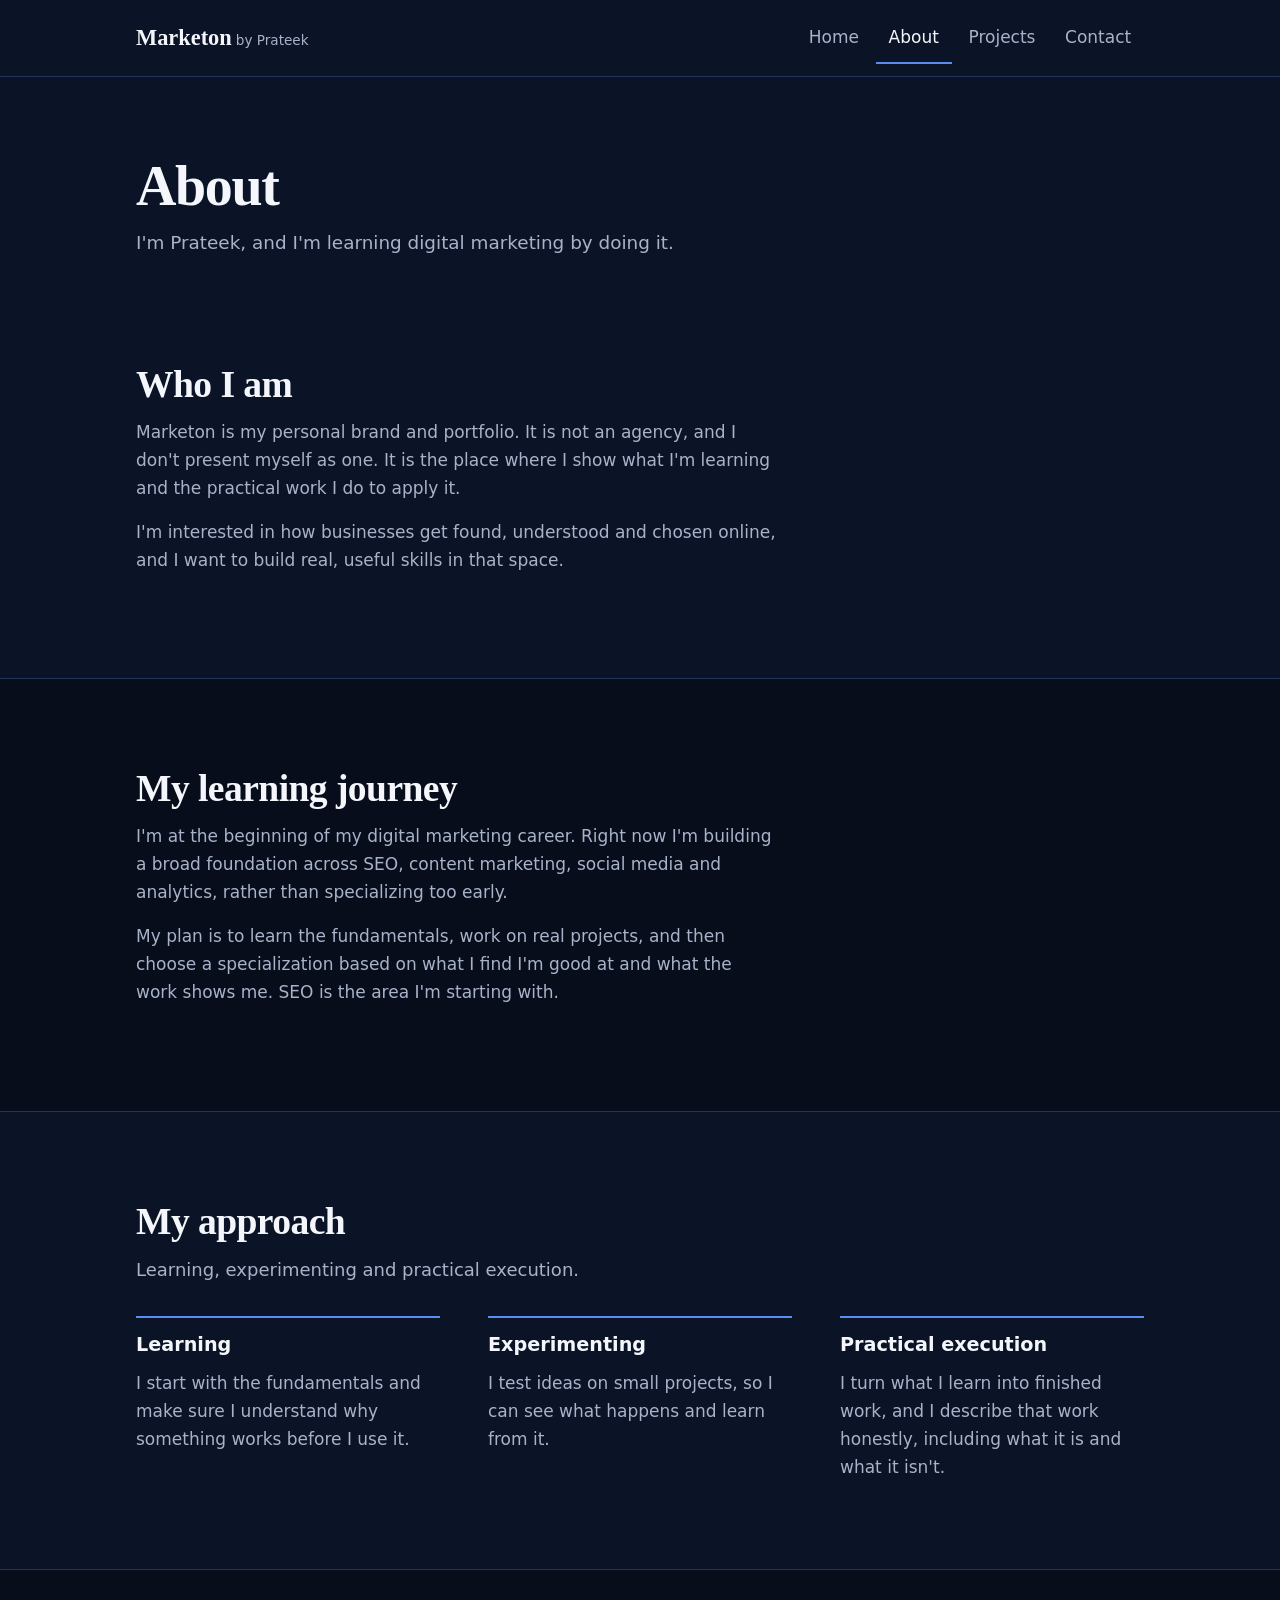
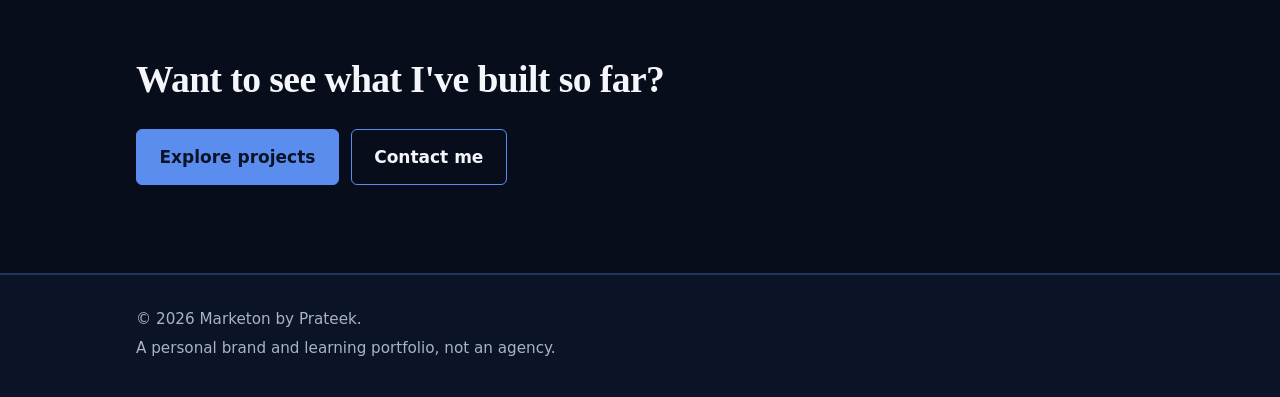
==== about.html @ 0f586333 "Add files via upload" ====
<!DOCTYPE html>
<html lang="en">
<head>
  <meta charset="utf-8">
  <meta name="viewport" content="width=device-width, initial-scale=1">
  <title>About Prateek | Marketon by Prateek</title>
  <meta name="description" content="About Prateek: a digital marketing learner building skills through practical projects. Learn about the journey and the learn, experiment, execute approach.">
  <meta name="theme-color" content="#0b1426">
  <meta property="og:type" content="website">
  <meta property="og:title" content="About Prateek | Marketon by Prateek">
  <meta property="og:description" content="A digital marketing learner building skills through practical projects.">
  <link rel="icon" href="favicon.svg" type="image/svg+xml">
  <link rel="stylesheet" href="style.css">
  <script src="main.js" defer></script>
</head>
<body>
  <a class="skip-link" href="#main">Skip to main content</a>

  <header class="site-header">
    <div class="wrap site-header-inner">
      <a class="brand" href="index.html">Marketon<span>by Prateek</span></a>
      <nav class="site-nav" aria-label="Main">
        <ul>
          <li><a href="index.html">Home</a></li>
          <li><a href="about.html" aria-current="page">About</a></li>
          <li><a href="projects.html">Projects</a></li>
          <li><a href="contact.html">Contact</a></li>
        </ul>
      </nav>
    </div>
  </header>

  <main id="main" tabindex="-1">

    <div class="page-head">
      <div class="wrap">
        <h1>About</h1>
        <p>I'm Prateek, and I'm learning digital marketing by doing it.</p>
      </div>
    </div>

    <!-- Introduction -->
    <section class="section" aria-labelledby="intro-title">
      <div class="wrap prose">
        <h2 id="intro-title">Who I am</h2>
        <p>Marketon is my personal brand and portfolio. It is not an agency, and I don't present myself as one. It is the place where I show what I'm learning and the practical work I do to apply it.</p>
        <p>I'm interested in how businesses get found, understood and chosen online, and I want to build real, useful skills in that space.</p>
        <!-- TIP: Add a short personal detail here if you like, for example where you are based or what first got you interested in marketing. Only add things that are true. -->
      </div>
    </section>

    <!-- Learning journey -->
    <section class="section-deep" aria-labelledby="journey-title">
      <div class="wrap prose">
        <h2 id="journey-title">My learning journey</h2>
        <p>I'm at the beginning of my digital marketing career. Right now I'm building a broad foundation across SEO, content marketing, social media and analytics, rather than specializing too early.</p>
        <p>My plan is to learn the fundamentals, work on real projects, and then choose a specialization based on what I find I'm good at and what the work shows me. SEO is the area I'm starting with.</p>
      </div>
    </section>

    <!-- Approach -->
    <section class="section" aria-labelledby="approach-title">
      <div class="wrap">
        <h2 id="approach-title">My approach</h2>
        <p class="section-intro">Learning, experimenting and practical execution.</p>
        <ul class="principles">
          <li>
            <h3>Learning</h3>
            <p>I start with the fundamentals and make sure I understand why something works before I use it.</p>
          </li>
          <li>
            <h3>Experimenting</h3>
            <p>I test ideas on small projects, so I can see what happens and learn from it.</p>
          </li>
          <li>
            <h3>Practical execution</h3>
            <p>I turn what I learn into finished work, and I describe that work honestly, including what it is and what it isn't.</p>
          </li>
        </ul>
      </div>
    </section>

    <!-- Call to action -->
    <section class="section-deep" aria-labelledby="cta-title">
      <div class="wrap cta-block">
        <h2 id="cta-title">Want to see what I've built so far?</h2>
        <div class="button-row">
          <a class="btn btn-primary" href="projects.html">Explore projects</a>
          <a class="btn btn-ghost" href="contact.html">Contact me</a>
        </div>
      </div>
    </section>

  </main>

  <footer class="site-footer">
    <div class="wrap">
      <p>&copy; <span id="year">2026</span> Marketon by Prateek.</p>
      <p>A personal brand and learning portfolio, not an agency.</p>
    </div>
  </footer>
</body>
</html>
---- style.css ----
/* ==========================================================================
   Marketon by Prateek - main stylesheet
   Sections: 1 Tokens, 2 Base, 3 Layout, 4 Header, 5 Buttons, 6 Hero,
             7 Focus list, 8 Projects, 9 Text pages, 10 Contact, 11 Footer
   Edit the colours and fonts in section 1 to restyle the whole site.
   ========================================================================== */

/* 1. Tokens ---------------------------------------------------------------- */
:root {
  --bg: #0b1426;          /* page background (dark navy) */
  --bg-deep: #070d1a;     /* deeper navy for alternate sections */
  --bg-raised: #111d36;   /* panels and cards */
  --line: #22345a;        /* borders and dividers */
  --text: #f4f6fb;        /* main text (near white) */
  --muted: #a8b3ca;       /* secondary text */
  --blue: #5b8def;        /* accent: buttons, rules */
  --blue-soft: #8db0ff;   /* accent: links and small text on navy */

  --font-display: "Iowan Old Style", "Palatino Linotype", Palatino, Georgia, serif;
  --font-body: system-ui, -apple-system, "Segoe UI", Roboto, "Helvetica Neue", Arial, sans-serif;

  --radius-s: 6px;
  --radius-m: 12px;
  --wrap: 68rem;

  color-scheme: dark;
}

/* 2. Base ------------------------------------------------------------------ */
*,
*::before,
*::after {
  box-sizing: border-box;
}

html {
  -webkit-text-size-adjust: 100%;
  scroll-behavior: smooth;
}

body {
  margin: 0;
  background: var(--bg);
  color: var(--text);
  font-family: var(--font-body);
  font-size: 1.0625rem;
  line-height: 1.65;
}

img,
svg {
  display: block;
  max-width: 100%;
}

h1,
h2,
h3 {
  margin: 0 0 0.75rem;
  line-height: 1.15;
  font-weight: 700;
}

h1,
h2 {
  font-family: var(--font-display);
  letter-spacing: -0.015em;
}

h1 {
  font-size: clamp(2.5rem, 7vw, 4.25rem);
  line-height: 1.05;
  letter-spacing: -0.025em;
}

h2 {
  font-size: clamp(1.7rem, 3.6vw, 2.35rem);
}

h3 {
  font-size: 1.2rem;
}

p {
  margin: 0 0 1rem;
  max-width: 40rem;
}

a {
  color: var(--blue-soft);
  text-underline-offset: 0.2em;
}

a:hover {
  color: var(--text);
}

:focus-visible {
  outline: 3px solid var(--blue-soft);
  outline-offset: 3px;
  border-radius: 2px;
}

.skip-link {
  position: absolute;
  left: 1rem;
  top: -4rem;
  z-index: 10;
  padding: 0.6rem 1rem;
  background: var(--text);
  color: var(--bg);
  font-weight: 600;
  border-radius: var(--radius-s);
}

.skip-link:focus {
  top: 1rem;
}

/* 3. Layout ---------------------------------------------------------------- */
.wrap {
  width: 100%;
  max-width: var(--wrap);
  margin-inline: auto;
  padding-inline: clamp(1.25rem, 5vw, 2.5rem);
}

.section {
  padding-block: clamp(3rem, 8vw, 5.5rem);
}

.section-deep {
  padding-block: clamp(3rem, 8vw, 5.5rem);
  background: var(--bg-deep);
  border-block: 1px solid var(--line);
}

.section-intro {
  color: var(--muted);
  font-size: 1.125rem;
  margin-bottom: 2rem;
}

/* 4. Header ---------------------------------------------------------------- */
.site-header {
  background: var(--bg);
  border-bottom: 1px solid var(--line);
}

.site-header-inner {
  display: flex;
  flex-wrap: wrap;
  align-items: center;
  justify-content: space-between;
  gap: 0.25rem 1.5rem;
  padding-block: 0.75rem;
}

.brand {
  font-family: var(--font-display);
  font-size: 1.4rem;
  font-weight: 700;
  color: var(--text);
  text-decoration: none;
}

.brand span {
  font-family: var(--font-body);
  font-size: 0.85rem;
  font-weight: 400;
  color: var(--muted);
  margin-left: 0.25rem;
}

.site-nav ul {
  display: flex;
  flex-wrap: wrap;
  gap: 0.25rem;
  margin: 0;
  padding: 0;
  list-style: none;
}

.site-nav a {
  display: block;
  padding: 0.7rem 0.8rem;
  color: var(--muted);
  text-decoration: none;
  border-bottom: 2px solid transparent;
}

.site-nav a:hover {
  color: var(--text);
}

.site-nav a[aria-current="page"] {
  color: var(--text);
  border-bottom-color: var(--blue);
}

/* 5. Buttons --------------------------------------------------------------- */
.button-row {
  display: flex;
  flex-wrap: wrap;
  gap: 0.75rem;
  margin-top: 1.75rem;
}

.btn {
  display: inline-block;
  padding: 0.8rem 1.4rem;
  border: 1px solid var(--blue);
  border-radius: var(--radius-s);
  font-weight: 600;
  text-decoration: none;
  transition: background-color 0.15s ease, color 0.15s ease;
}

.btn-primary {
  background: var(--blue);
  color: var(--bg);
}

.btn-primary:hover {
  background: var(--blue-soft);
  color: var(--bg);
}

.btn-ghost {
  background: transparent;
  color: var(--text);
}

.btn-ghost:hover {
  background: var(--bg-raised);
  color: var(--text);
}

/* 6. Hero ------------------------------------------------------------------ */
.hero {
  padding-block: clamp(3.5rem, 10vw, 7rem);
}

.hero-grid {
  display: grid;
  gap: 3rem;
  align-items: center;
}

.hero-tagline {
  font-family: var(--font-display);
  font-size: clamp(1.3rem, 3vw, 1.75rem);
  line-height: 1.3;
  color: var(--blue-soft);
  margin-bottom: 1.25rem;
}

.hero-text {
  color: var(--muted);
}

.intent-figure {
  margin: 0;
  padding: 1.5rem;
  background: var(--bg-raised);
  border: 1px solid var(--line);
  border-radius: var(--radius-m);
}

.search-bar {
  display: flex;
  align-items: center;
  gap: 0.75rem;
  padding: 0.7rem 1.1rem;
  background: var(--bg);
  border: 1px solid var(--line);
  border-radius: 999px;
  color: var(--text);
}

.search-bar svg {
  flex: none;
  color: var(--blue-soft);
}

.intent-list {
  margin: 1.25rem 0 0;
}

.intent-list div {
  padding-block: 0.6rem;
  border-top: 1px solid var(--line);
}

.intent-list dt {
  font-weight: 600;
  color: var(--blue-soft);
}

.intent-list dd {
  margin: 0;
  color: var(--muted);
  font-size: 0.98rem;
}

.intent-figure figcaption {
  margin-top: 1rem;
  color: var(--muted);
  font-size: 0.9rem;
}

/* 7. Focus list ------------------------------------------------------------ */
.focus-list {
  display: grid;
  gap: 2rem 3rem;
  margin: 0;
  padding: 0;
  list-style: none;
}

.focus-list li {
  padding-left: 1.1rem;
  border-left: 2px solid var(--blue);
}

.focus-list p {
  margin: 0;
  color: var(--muted);
}

/* 8. Projects -------------------------------------------------------------- */
.project-grid {
  display: grid;
  gap: 1.5rem;
  grid-template-columns: repeat(auto-fill, minmax(min(100%, 24rem), 1fr));
}

.project-grid-single {
  grid-template-columns: minmax(0, 38rem);
}

.project {
  padding: clamp(1.5rem, 4vw, 2.25rem);
  background: var(--bg-raised);
  border: 1px solid var(--line);
  border-radius: var(--radius-m);
}

.project p {
  color: var(--muted);
}

.project-empty {
  display: flex;
  flex-direction: column;
  justify-content: center;
  background: transparent;
  border-style: dashed;
}

.badge {
  display: inline-block;
  margin-bottom: 1rem;
  padding: 0.15rem 0.75rem;
  border: 1px solid var(--blue);
  border-radius: 999px;
  color: var(--blue-soft);
  font-size: 0.875rem;
  font-weight: 600;
}

.project h3,
.project h2 {
  font-family: var(--font-display);
  font-size: clamp(1.35rem, 3vw, 1.7rem);
  letter-spacing: -0.01em;
}

.project-note {
  padding: 0.75rem 1rem;
  background: var(--bg);
  border-left: 3px solid var(--blue);
  border-radius: var(--radius-s);
  color: var(--text);
}

.project-subheading {
  margin: 1.5rem 0 0.5rem;
  font-size: 1rem;
  font-weight: 600;
  color: var(--text);
}

.project-list {
  margin: 0 0 1.25rem;
  padding-left: 1.2rem;
  color: var(--muted);
}

.project-list li {
  margin-bottom: 0.4rem;
}

.tag-list {
  display: flex;
  flex-wrap: wrap;
  gap: 0.5rem;
  margin: 0 0 1.25rem;
  padding: 0;
  list-style: none;
}

.tag-list li {
  padding: 0.15rem 0.7rem;
  background: var(--bg);
  border: 1px solid var(--line);
  border-radius: var(--radius-s);
  color: var(--muted);
  font-size: 0.875rem;
}

.text-link {
  font-weight: 600;
}

.cta-block h2 {
  max-width: 34rem;
}

/* 9. Text pages (About, Projects, Contact) --------------------------------- */
.page-head {
  padding-block: clamp(3rem, 8vw, 5rem) 0;
}

.page-head h1 {
  font-size: clamp(2.25rem, 6vw, 3.5rem);
}

.page-head p {
  color: var(--muted);
  font-size: 1.15rem;
}

.principles {
  display: grid;
  gap: 2rem 3rem;
  margin: 0;
  padding: 0;
  list-style: none;
}

.principles li {
  padding-top: 1rem;
  border-top: 2px solid var(--blue);
}

.principles p {
  margin: 0;
  color: var(--muted);
}

.prose p {
  color: var(--muted);
}

/* 10. Contact -------------------------------------------------------------- */
.contact-list {
  display: grid;
  gap: 1rem;
  margin: 0;
  padding: 0;
  list-style: none;
  max-width: 34rem;
}

.contact-list li {
  display: flex;
  flex-wrap: wrap;
  justify-content: space-between;
  gap: 0.25rem 1rem;
  padding: 1rem 1.25rem;
  background: var(--bg-raised);
  border: 1px solid var(--line);
  border-radius: var(--radius-s);
}

.contact-label {
  font-weight: 600;
}

.placeholder-note {
  padding: 0.75rem 1rem;
  background: var(--bg-raised);
  border-left: 3px solid var(--blue);
  border-radius: var(--radius-s);
  color: var(--muted);
  font-size: 0.95rem;
}

/* 11. Footer --------------------------------------------------------------- */
.site-footer {
  padding-block: 2rem;
  border-top: 1px solid var(--line);
  color: var(--muted);
  font-size: 0.95rem;
}

.site-footer p {
  margin: 0 0 0.25rem;
  max-width: none;
}

/* Larger screens ----------------------------------------------------------- */
@media (min-width: 40rem) {
  .focus-list,
  .principles {
    grid-template-columns: repeat(2, 1fr);
  }
}

@media (min-width: 56rem) {
  .hero-grid {
    grid-template-columns: 1.2fr 0.8fr;
    gap: 4rem;
  }

  .principles {
    grid-template-columns: repeat(3, 1fr);
  }
}

/* Respect reduced-motion settings ------------------------------------------ */
@media (prefers-reduced-motion: reduce) {
  html {
    scroll-behavior: auto;
  }

  .btn {
    transition: none;
  }
}
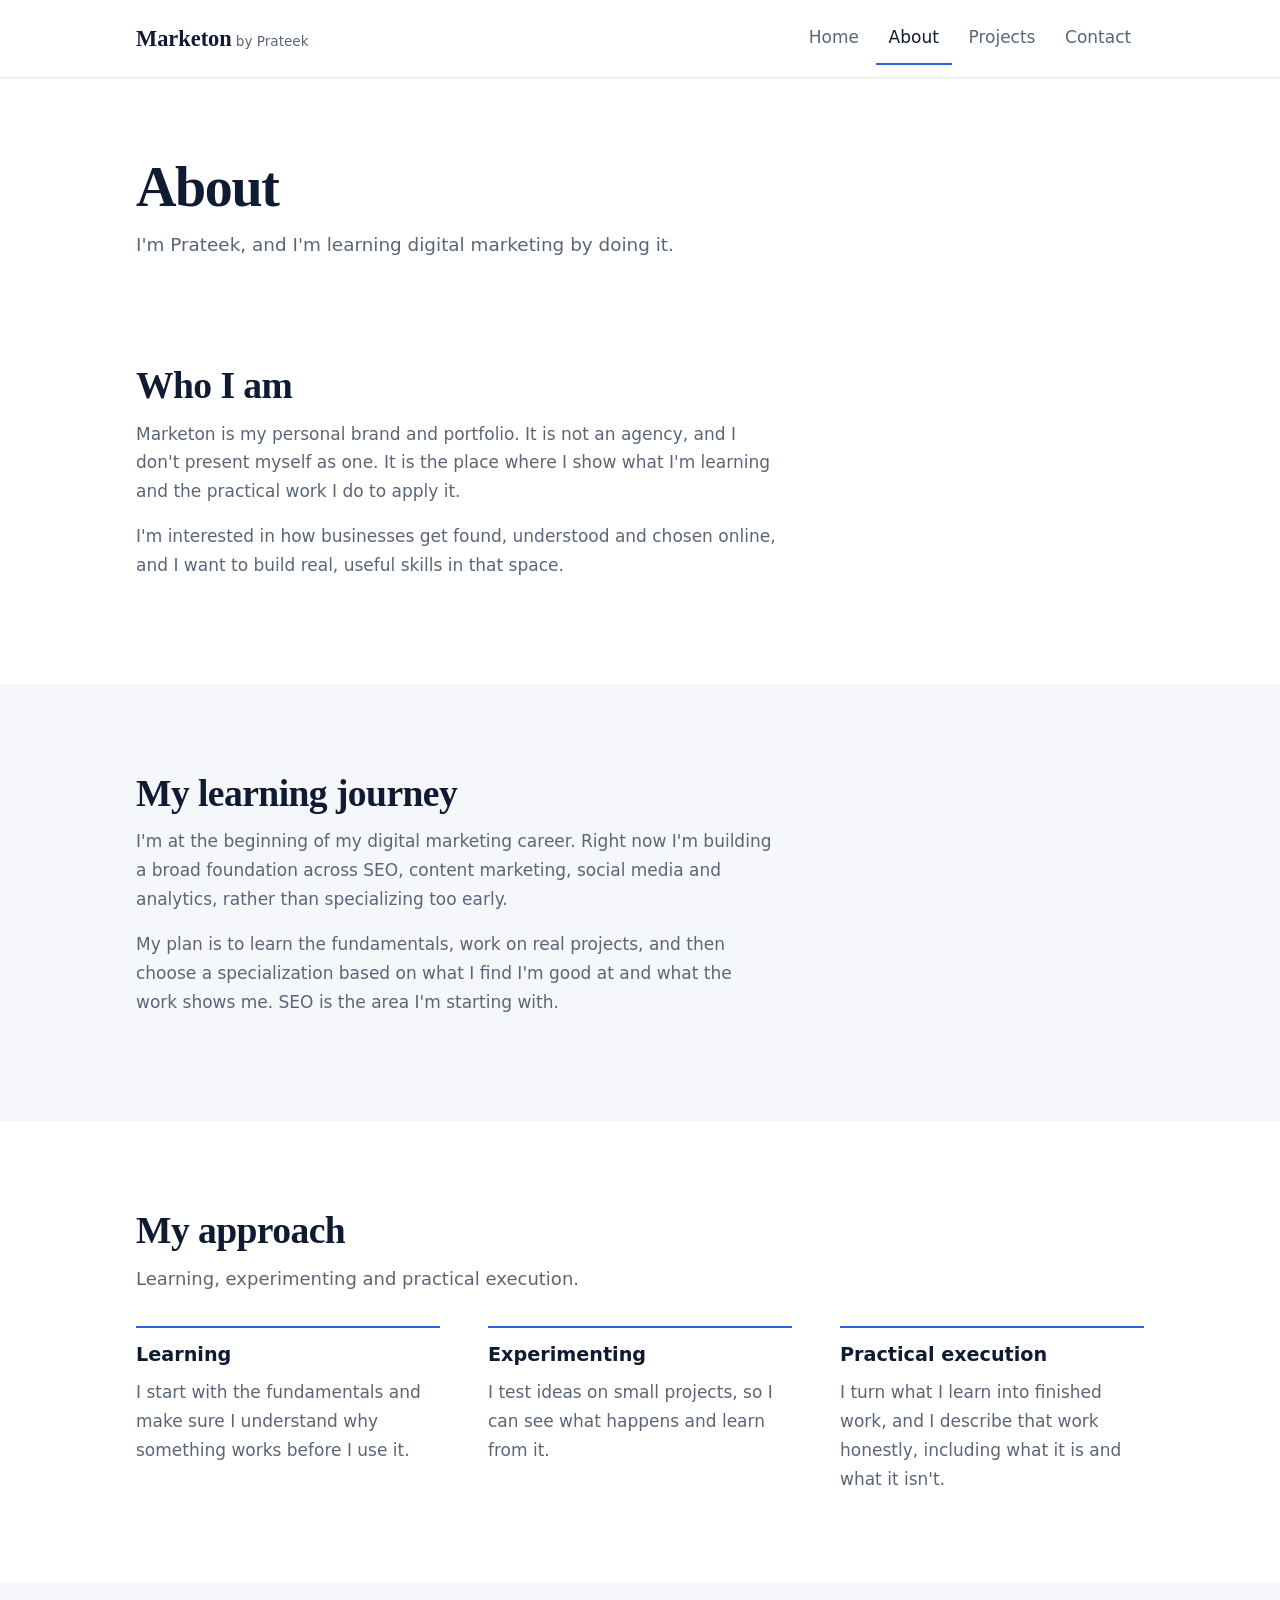
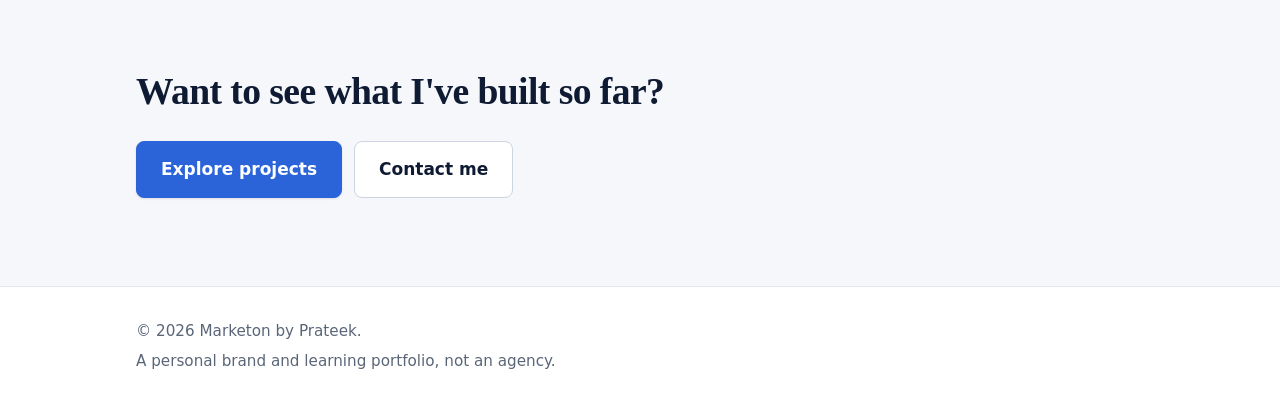
==== commit d34d79d0: "Integrate Google Tag Manager into about.html Added Google Tag Manager scripts for tracking." ====
--- a/about.html
+++ b/about.html
@@ -12,6 +12,13 @@
   <link rel="icon" href="favicon.svg" type="image/svg+xml">
   <link rel="stylesheet" href="style.css">
   <script src="main.js" defer></script>
+  <link rel="canonical" href="https://marketonbyprateek.github.io/Marketon-/about.html" />
+<script async src="https://www.googletagmanager.com/gtm.js?id=G-PDJHN8052L"></script>
+<script>
+  window.dataLayer = window.dataLayer || [];
+  function gtag(){dataLayer.push(arguments);}
+  gtag('js', new Date());
+</script> 
 </head>
 <body>
   <a class="skip-link" href="#main">Skip to main content</a>
--- a/style.css
+++ b/style.css
@@ -1,5 +1,5 @@
 /* ==========================================================================
-   Marketon by Prateek - main stylesheet
+   Marketon by Prateek - main stylesheet (white theme)
    Sections: 1 Tokens, 2 Base, 3 Layout, 4 Header, 5 Buttons, 6 Hero,
              7 Focus list, 8 Projects, 9 Text pages, 10 Contact, 11 Footer
    Edit the colours and fonts in section 1 to restyle the whole site.
@@ -7,23 +7,28 @@
 
 /* 1. Tokens ---------------------------------------------------------------- */
 :root {
-  --bg: #0b1426;          /* page background (dark navy) */
-  --bg-deep: #070d1a;     /* deeper navy for alternate sections */
-  --bg-raised: #111d36;   /* panels and cards */
-  --line: #22345a;        /* borders and dividers */
-  --text: #f4f6fb;        /* main text (near white) */
-  --muted: #a8b3ca;       /* secondary text */
-  --blue: #5b8def;        /* accent: buttons, rules */
-  --blue-soft: #8db0ff;   /* accent: links and small text on navy */
+  --bg: #ffffff;           /* page background (pure white) */
+  --bg-soft: #f5f7fa;      /* light grey section backgrounds */
+  --line: #e3e8ef;         /* subtle borders and dividers */
+  --line-strong: #ccd5e1;  /* slightly stronger borders (ghost buttons) */
+  --text: #1c2638;         /* main text (dark charcoal navy) */
+  --heading: #0f1b33;      /* headings (deep navy) */
+  --muted: #5a6678;        /* secondary text */
+  --blue: #2b64d9;         /* accent: buttons, rules */
+  --blue-dark: #1d4fb8;    /* accent: links, hover states */
+  --blue-tint: #eaf1ff;    /* very light blue for badges */
+
+  --shadow-s: 0 1px 2px rgba(16, 24, 40, 0.05), 0 1px 3px rgba(16, 24, 40, 0.06);
+  --shadow-m: 0 4px 14px rgba(16, 24, 40, 0.07), 0 2px 4px rgba(16, 24, 40, 0.04);
 
   --font-display: "Iowan Old Style", "Palatino Linotype", Palatino, Georgia, serif;
   --font-body: system-ui, -apple-system, "Segoe UI", Roboto, "Helvetica Neue", Arial, sans-serif;
 
-  --radius-s: 6px;
-  --radius-m: 12px;
+  --radius-s: 8px;
+  --radius-m: 14px;
   --wrap: 68rem;
 
-  color-scheme: dark;
+  color-scheme: light;
 }
 
 /* 2. Base ------------------------------------------------------------------ */
@@ -44,7 +49,8 @@
   color: var(--text);
   font-family: var(--font-body);
   font-size: 1.0625rem;
-  line-height: 1.65;
+  line-height: 1.7;
+  -webkit-font-smoothing: antialiased;
 }
 
 img,
@@ -57,6 +63,7 @@
 h2,
 h3 {
   margin: 0 0 0.75rem;
+  color: var(--heading);
   line-height: 1.15;
   font-weight: 700;
 }
@@ -87,16 +94,16 @@
 }
 
 a {
-  color: var(--blue-soft);
+  color: var(--blue-dark);
   text-underline-offset: 0.2em;
 }
 
 a:hover {
-  color: var(--text);
+  color: var(--blue);
 }
 
 :focus-visible {
-  outline: 3px solid var(--blue-soft);
+  outline: 3px solid var(--blue);
   outline-offset: 3px;
   border-radius: 2px;
 }
@@ -107,14 +114,15 @@
   top: -4rem;
   z-index: 10;
   padding: 0.6rem 1rem;
-  background: var(--text);
-  color: var(--bg);
+  background: var(--heading);
+  color: #ffffff;
   font-weight: 600;
   border-radius: var(--radius-s);
 }
 
 .skip-link:focus {
   top: 1rem;
+  color: #ffffff;
 }
 
 /* 3. Layout ---------------------------------------------------------------- */
@@ -131,8 +139,7 @@
 
 .section-deep {
   padding-block: clamp(3rem, 8vw, 5.5rem);
-  background: var(--bg-deep);
-  border-block: 1px solid var(--line);
+  background: var(--bg-soft);
 }
 
 .section-intro {
@@ -145,6 +152,7 @@
 .site-header {
   background: var(--bg);
   border-bottom: 1px solid var(--line);
+  box-shadow: 0 1px 3px rgba(16, 24, 40, 0.04);
 }
 
 .site-header-inner {
@@ -160,8 +168,12 @@
   font-family: var(--font-display);
   font-size: 1.4rem;
   font-weight: 700;
-  color: var(--text);
+  color: var(--heading);
   text-decoration: none;
+}
+
+.brand:hover {
+  color: var(--heading);
 }
 
 .brand span {
@@ -185,16 +197,19 @@
   display: block;
   padding: 0.7rem 0.8rem;
   color: var(--muted);
+  font-weight: 500;
   text-decoration: none;
   border-bottom: 2px solid transparent;
+  transition: color 0.15s ease, border-color 0.15s ease;
 }
 
 .site-nav a:hover {
-  color: var(--text);
+  color: var(--heading);
+  border-bottom-color: var(--line-strong);
 }
 
 .site-nav a[aria-current="page"] {
-  color: var(--text);
+  color: var(--heading);
   border-bottom-color: var(--blue);
 }
 
@@ -208,32 +223,38 @@
 
 .btn {
   display: inline-block;
-  padding: 0.8rem 1.4rem;
+  padding: 0.8rem 1.5rem;
   border: 1px solid var(--blue);
   border-radius: var(--radius-s);
   font-weight: 600;
   text-decoration: none;
-  transition: background-color 0.15s ease, color 0.15s ease;
+  transition: background-color 0.15s ease, color 0.15s ease,
+    border-color 0.15s ease, box-shadow 0.15s ease;
 }
 
 .btn-primary {
   background: var(--blue);
-  color: var(--bg);
+  color: #ffffff;
+  box-shadow: var(--shadow-s);
 }
 
 .btn-primary:hover {
-  background: var(--blue-soft);
-  color: var(--bg);
+  background: var(--blue-dark);
+  border-color: var(--blue-dark);
+  color: #ffffff;
+  box-shadow: var(--shadow-m);
 }
 
 .btn-ghost {
-  background: transparent;
-  color: var(--text);
+  background: var(--bg);
+  border-color: var(--line-strong);
+  color: var(--heading);
 }
 
 .btn-ghost:hover {
-  background: var(--bg-raised);
-  color: var(--text);
+  background: var(--blue-tint);
+  border-color: var(--blue);
+  color: var(--blue-dark);
 }
 
 /* 6. Hero ------------------------------------------------------------------ */
@@ -251,7 +272,7 @@
   font-family: var(--font-display);
   font-size: clamp(1.3rem, 3vw, 1.75rem);
   line-height: 1.3;
-  color: var(--blue-soft);
+  color: var(--blue-dark);
   margin-bottom: 1.25rem;
 }
 
@@ -262,9 +283,10 @@
 .intent-figure {
   margin: 0;
   padding: 1.5rem;
-  background: var(--bg-raised);
+  background: var(--bg);
   border: 1px solid var(--line);
   border-radius: var(--radius-m);
+  box-shadow: var(--shadow-m);
 }
 
 .search-bar {
@@ -272,7 +294,7 @@
   align-items: center;
   gap: 0.75rem;
   padding: 0.7rem 1.1rem;
-  background: var(--bg);
+  background: var(--bg-soft);
   border: 1px solid var(--line);
   border-radius: 999px;
   color: var(--text);
@@ -280,7 +302,7 @@
 
 .search-bar svg {
   flex: none;
-  color: var(--blue-soft);
+  color: var(--blue);
 }
 
 .intent-list {
@@ -294,7 +316,7 @@
 
 .intent-list dt {
   font-weight: 600;
-  color: var(--blue-soft);
+  color: var(--blue-dark);
 }
 
 .intent-list dd {
@@ -341,9 +363,16 @@
 
 .project {
   padding: clamp(1.5rem, 4vw, 2.25rem);
-  background: var(--bg-raised);
+  background: var(--bg);
   border: 1px solid var(--line);
   border-radius: var(--radius-m);
+  box-shadow: var(--shadow-s);
+  transition: box-shadow 0.2s ease, border-color 0.2s ease;
+}
+
+.project:hover {
+  border-color: var(--line-strong);
+  box-shadow: var(--shadow-m);
 }
 
 .project p {
@@ -354,17 +383,25 @@
   display: flex;
   flex-direction: column;
   justify-content: center;
-  background: transparent;
+  background: var(--bg-soft);
   border-style: dashed;
-}
-
+  box-shadow: none;
+}
+
+.project-empty:hover {
+  border-color: var(--line);
+  box-shadow: none;
+}
+
+.project .badge,
 .badge {
   display: inline-block;
   margin-bottom: 1rem;
-  padding: 0.15rem 0.75rem;
-  border: 1px solid var(--blue);
+  padding: 0.15rem 0.8rem;
+  background: var(--blue-tint);
+  border: 1px solid #cddcfb;
   border-radius: 999px;
-  color: var(--blue-soft);
+  color: var(--blue-dark);
   font-size: 0.875rem;
   font-weight: 600;
 }
@@ -376,9 +413,10 @@
   letter-spacing: -0.01em;
 }
 
+.project .project-note,
 .project-note {
   padding: 0.75rem 1rem;
-  background: var(--bg);
+  background: var(--bg-soft);
   border-left: 3px solid var(--blue);
   border-radius: var(--radius-s);
   color: var(--text);
@@ -388,7 +426,7 @@
   margin: 1.5rem 0 0.5rem;
   font-size: 1rem;
   font-weight: 600;
-  color: var(--text);
+  color: var(--heading);
 }
 
 .project-list {
@@ -412,7 +450,7 @@
 
 .tag-list li {
   padding: 0.15rem 0.7rem;
-  background: var(--bg);
+  background: var(--bg-soft);
   border: 1px solid var(--line);
   border-radius: var(--radius-s);
   color: var(--muted);
@@ -479,18 +517,20 @@
   justify-content: space-between;
   gap: 0.25rem 1rem;
   padding: 1rem 1.25rem;
-  background: var(--bg-raised);
+  background: var(--bg);
   border: 1px solid var(--line);
   border-radius: var(--radius-s);
+  box-shadow: var(--shadow-s);
 }
 
 .contact-label {
   font-weight: 600;
+  color: var(--heading);
 }
 
 .placeholder-note {
   padding: 0.75rem 1rem;
-  background: var(--bg-raised);
+  background: var(--bg-soft);
   border-left: 3px solid var(--blue);
   border-radius: var(--radius-s);
   color: var(--muted);
@@ -500,6 +540,7 @@
 /* 11. Footer --------------------------------------------------------------- */
 .site-footer {
   padding-block: 2rem;
+  background: var(--bg);
   border-top: 1px solid var(--line);
   color: var(--muted);
   font-size: 0.95rem;
@@ -535,7 +576,9 @@
     scroll-behavior: auto;
   }
 
-  .btn {
+  .btn,
+  .project,
+  .site-nav a {
     transition: none;
   }
 }
